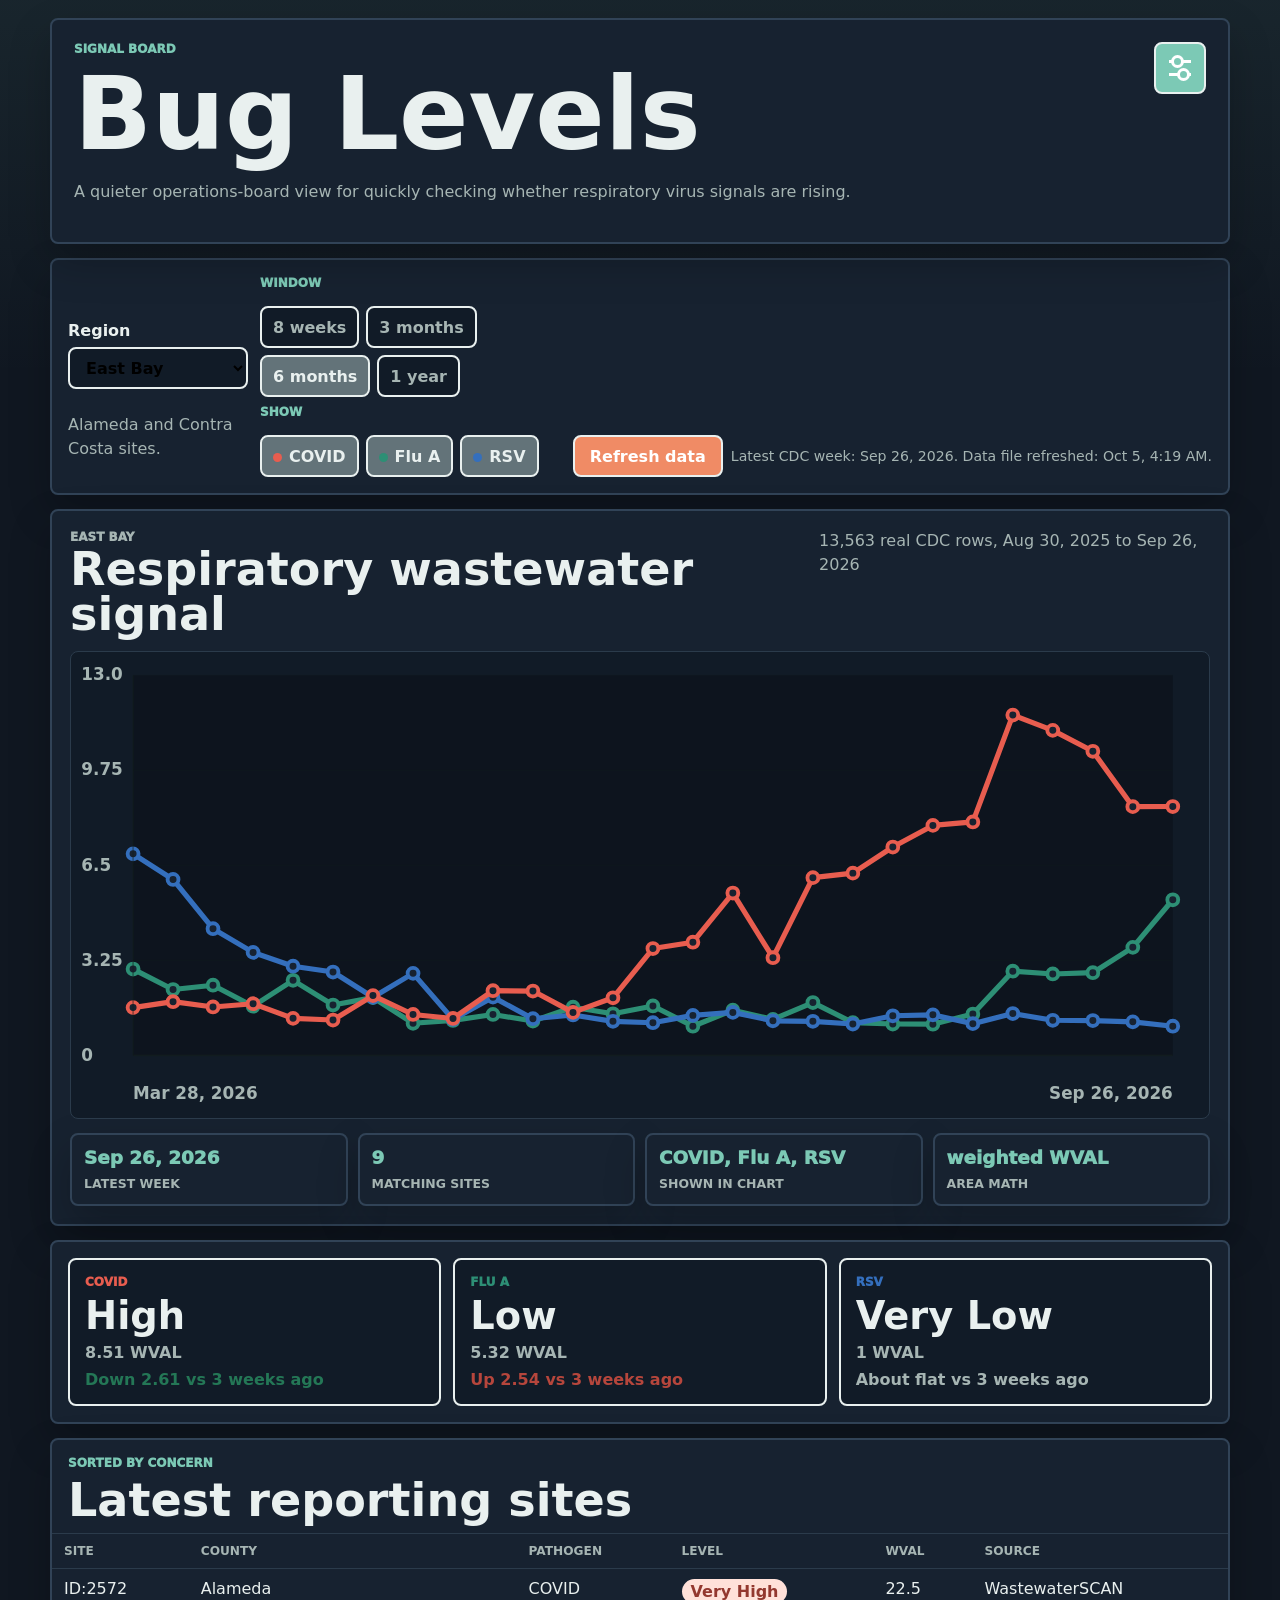
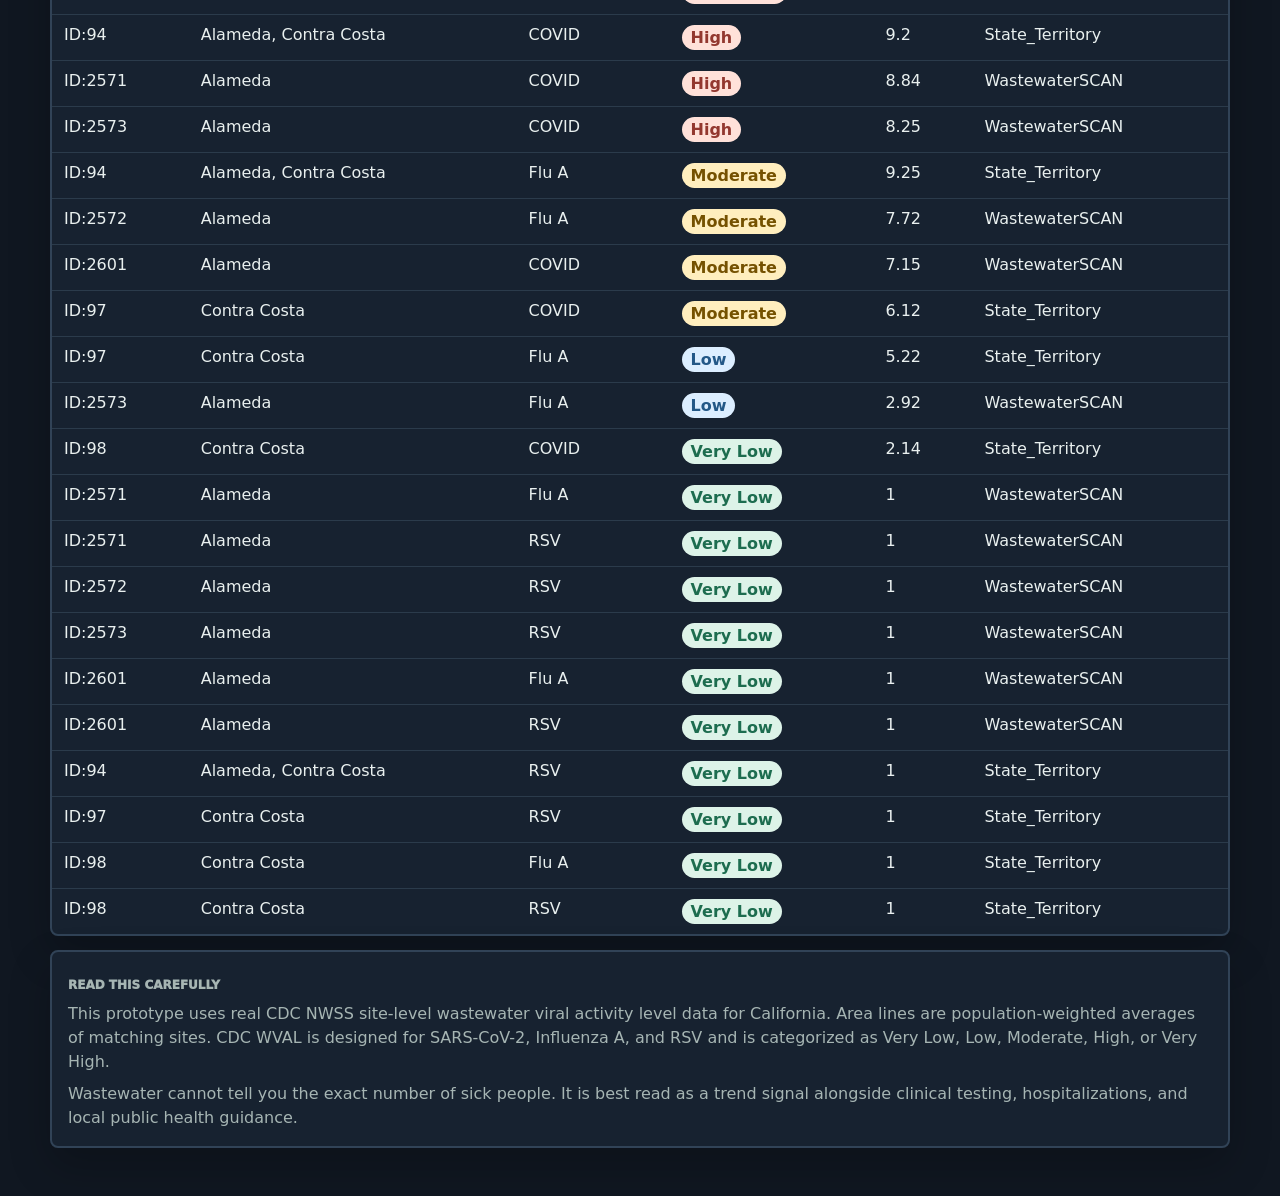
==== staging_2/index.html @ a8132fcc "Create wastewater watch staging sites" ====
<!doctype html>
<html lang="en">
<head>
  <meta charset="utf-8">
  <meta name="viewport" content="width=device-width, initial-scale=1, viewport-fit=cover">
  <title>Wastewater Watch - Signal Board</title>
  <meta name="theme-color" content="#101721">
  <link rel="stylesheet" href="styles.css">
</head>
<body>
  <main class="app-shell">
    <header class="hero">
      <div class="hero-copy">
        <p class="eyebrow">Signal Board</p>
        <h1>Bug Levels</h1>
        <p>A quieter operations-board view for quickly checking whether respiratory virus signals are rising.</p>
      </div>
      <button type="button" class="settings-button" data-open-settings aria-label="Open settings" title="Settings"><span class="settings-glyph" aria-hidden="true"></span></button>
    </header>
    <section class="control-panel" aria-label="Chart controls">
      <div class="control-group"><label>Region<select data-area-select></select></label><p data-area-note></p></div>
      <div class="control-group"><span class="eyebrow">Window</span><div class="range-row" data-range-controls></div><span class="eyebrow">Show</span><div class="pathogen-row" data-pathogen-controls></div></div>
      <div class="refresh-group"><button type="button" class="refresh-button" data-refresh-now>Refresh data</button><p class="status-line" data-status></p></div>
    </section>
    <section class="chart-panel">
      <div class="chart-heading"><div><p class="eyebrow" data-area-name></p><h2>Respiratory wastewater signal</h2></div><p data-source-line></p></div>
      <div class="chart-wrap" data-chart></div>
      <div class="summary-grid" data-summary></div>
    </section>
    <section class="cards-panel"><div class="status-cards" data-cards></div></section>
    <section class="sites-panel" data-sites-section><div class="sites-heading"><div><p class="eyebrow">Sorted by concern</p><h2>Latest reporting sites</h2></div></div><div class="table-scroll"><table class="sites-table" data-sites-table></table></div></section>
    <section class="source-panel"><p class="eyebrow">Read this carefully</p><div data-source-notes></div></section>
  </main>
  <div class="modal-backdrop" data-settings-backdrop hidden></div>
  <section class="settings-modal" data-settings-modal hidden role="dialog" aria-modal="true" aria-labelledby="settings-title">
    <div class="settings-panel"><header><div><p class="eyebrow">Signal Board</p><h2 id="settings-title">Settings</h2></div><button type="button" data-close-settings aria-label="Close settings">x</button></header><div data-settings-fields></div><div class="settings-actions"><button type="button" class="plain-button" data-clear-live>Use bundled data</button></div></div>
  </section>
  <script src="../shared/app.js"></script>
</body>
</html>
---- staging_2/styles.css ----
@import url("../shared/base.css");

:root {
  --ink: #e9f0ef;
  --muted: #a6b5b3;
  --bg: #101721;
  --paper: #172230;
  --line: #2b3b4b;
  --accent: #7cc9b5;
  --accent-2: #f08b65;
  --accent-3: #8db5ff;
  --soft: rgba(124, 201, 181, 0.16);
  --shadow: 0 18px 42px rgba(0, 0, 0, 0.22);
}

body {
  background:
    linear-gradient(180deg, rgba(124, 201, 181, 0.08), transparent 42vh),
    var(--bg);
}

.hero,
.control-panel,
.chart-panel,
.cards-panel,
.summary-grid article,
.sites-panel,
.source-panel,
.settings-panel {
  border-color: #314357;
}

.status-card,
.chart-wrap,
.settings-panel [data-close-settings],
.control-panel select,
[data-range],
[data-pathogen],
.plain-button {
  background: #111b27;
}

.sites-table th { background: #172230; }
.plot-bg { fill: rgba(12, 18, 26, 0.65); }
.settings-glyph::before,
.settings-glyph::after { background: var(--accent); }
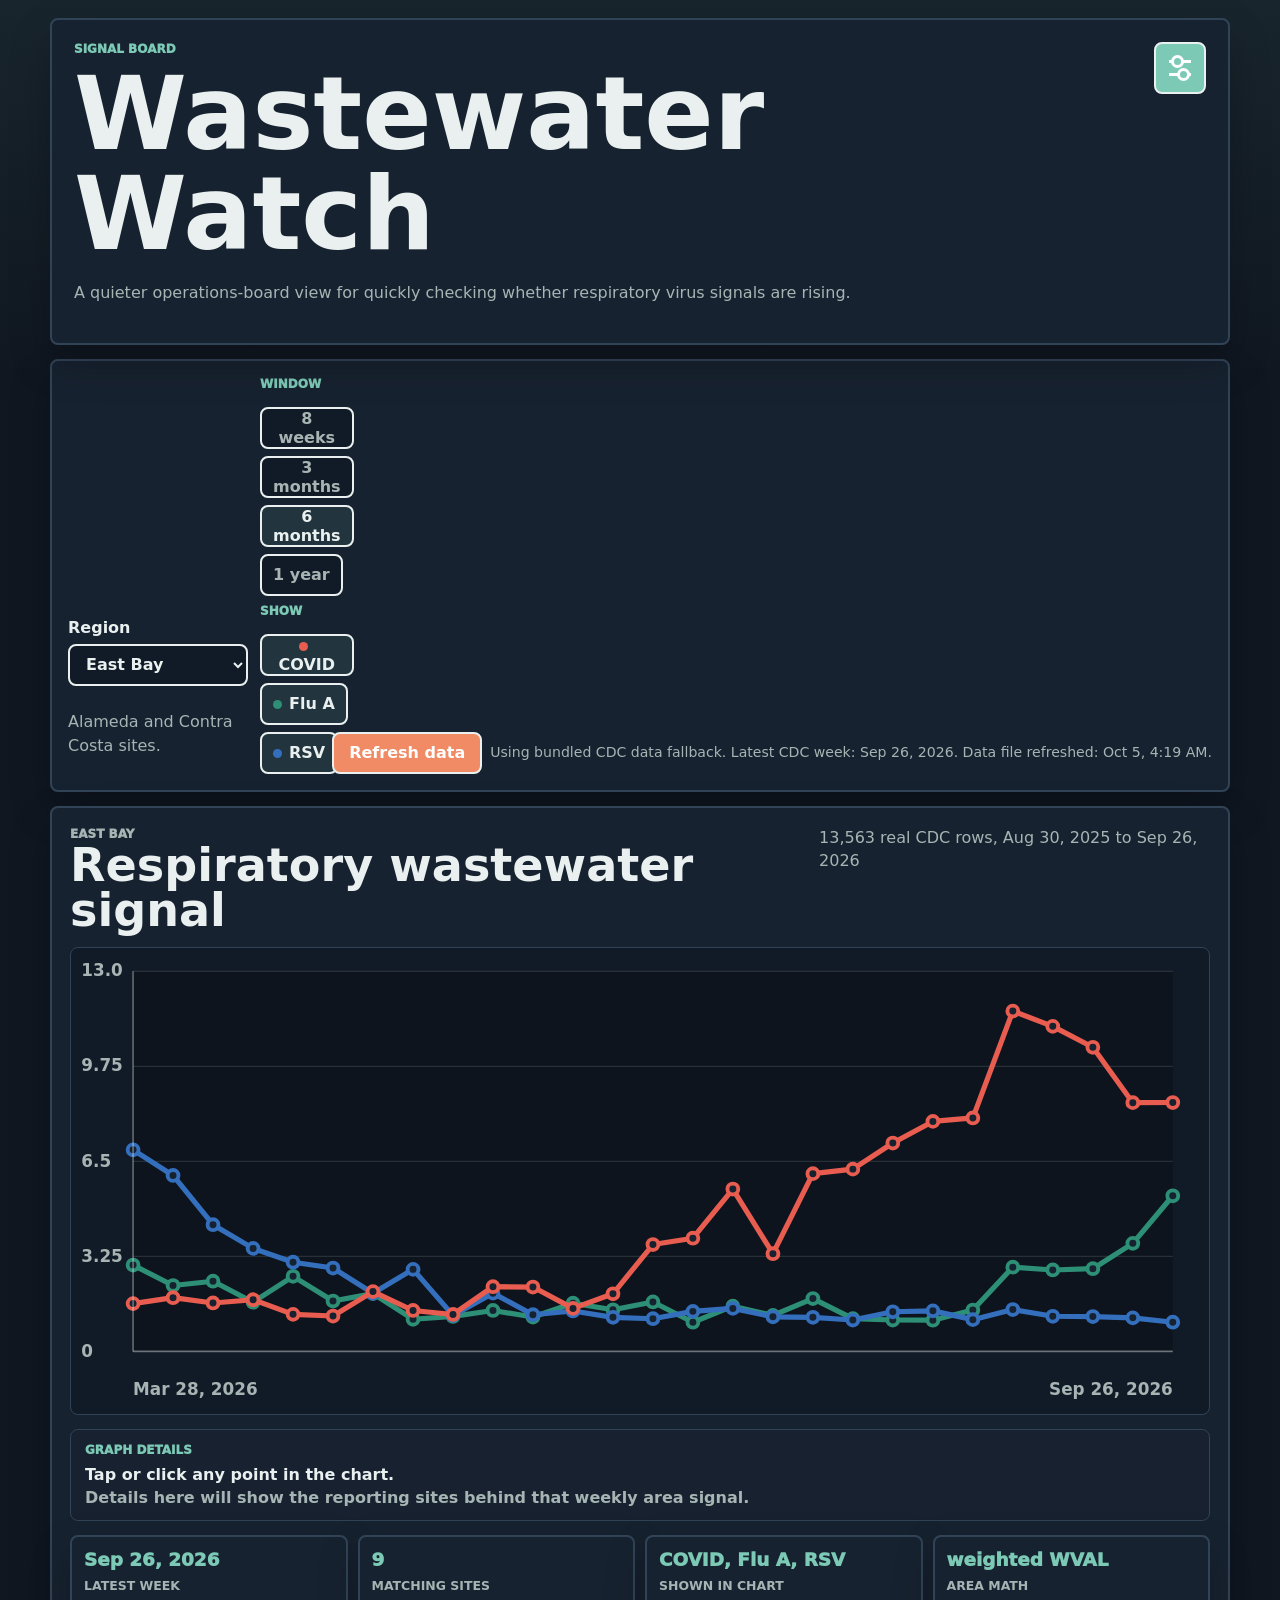
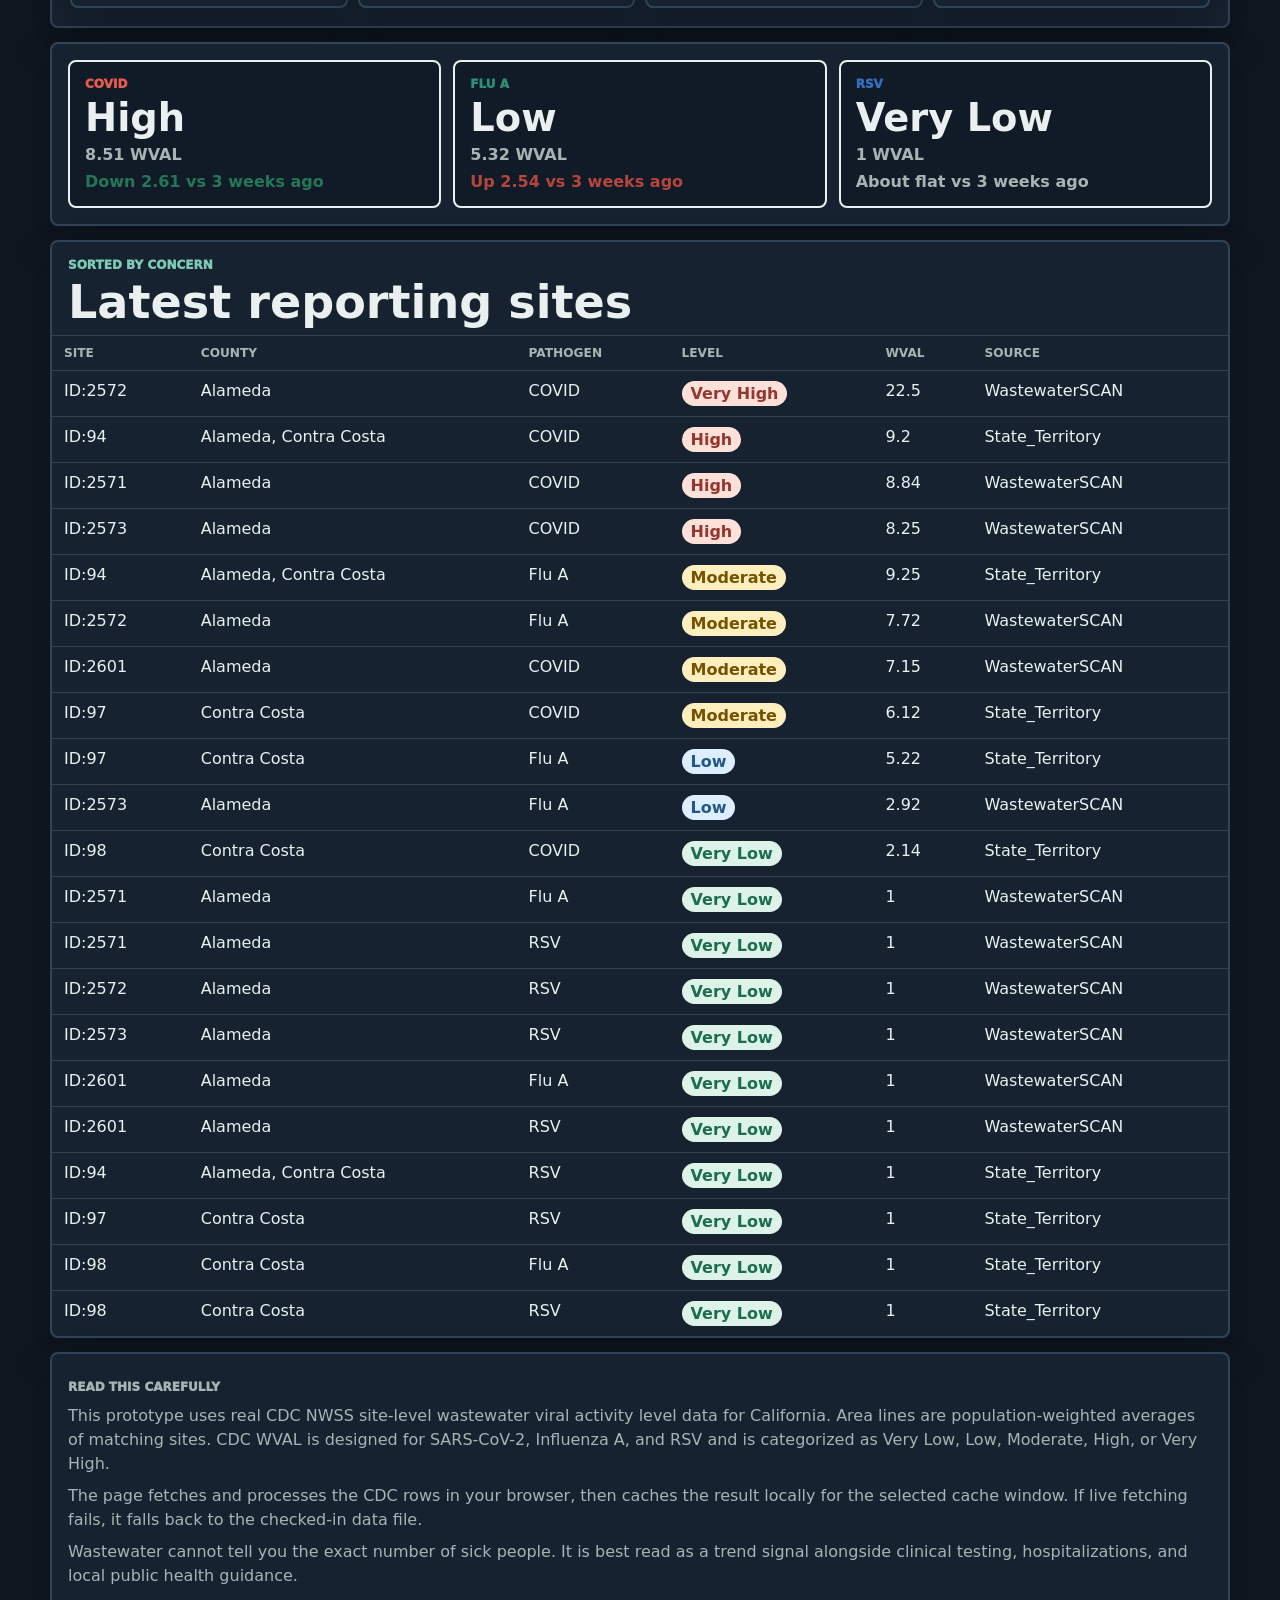
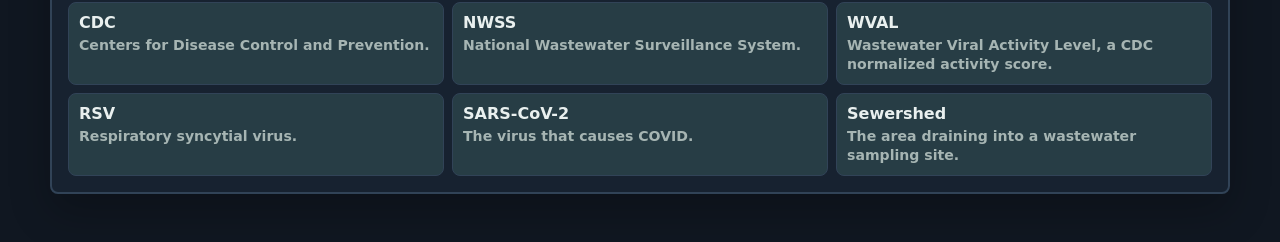
==== commit ac46cd8f: "Promote signal board wastewater dashboard" ====
--- a/staging_2/index.html
+++ b/staging_2/index.html
@@ -7,12 +7,12 @@
   <meta name="theme-color" content="#101721">
   <link rel="stylesheet" href="styles.css">
 </head>
-<body>
+<body data-theme="signal">
   <main class="app-shell">
     <header class="hero">
       <div class="hero-copy">
         <p class="eyebrow">Signal Board</p>
-        <h1>Bug Levels</h1>
+        <h1>Wastewater Watch</h1>
         <p>A quieter operations-board view for quickly checking whether respiratory virus signals are rising.</p>
       </div>
       <button type="button" class="settings-button" data-open-settings aria-label="Open settings" title="Settings"><span class="settings-glyph" aria-hidden="true"></span></button>
@@ -25,6 +25,7 @@
     <section class="chart-panel">
       <div class="chart-heading"><div><p class="eyebrow" data-area-name></p><h2>Respiratory wastewater signal</h2></div><p data-source-line></p></div>
       <div class="chart-wrap" data-chart></div>
+      <div class="point-details" data-point-details></div>
       <div class="summary-grid" data-summary></div>
     </section>
     <section class="cards-panel"><div class="status-cards" data-cards></div></section>
@@ -35,6 +36,6 @@
   <section class="settings-modal" data-settings-modal hidden role="dialog" aria-modal="true" aria-labelledby="settings-title">
     <div class="settings-panel"><header><div><p class="eyebrow">Signal Board</p><h2 id="settings-title">Settings</h2></div><button type="button" data-close-settings aria-label="Close settings">x</button></header><div data-settings-fields></div><div class="settings-actions"><button type="button" class="plain-button" data-clear-live>Use bundled data</button></div></div>
   </section>
-  <script src="../shared/app.js"></script>
+  <script src="../shared/app.js" data-data-path="../data/wastewater.json"></script>
 </body>
 </html>
